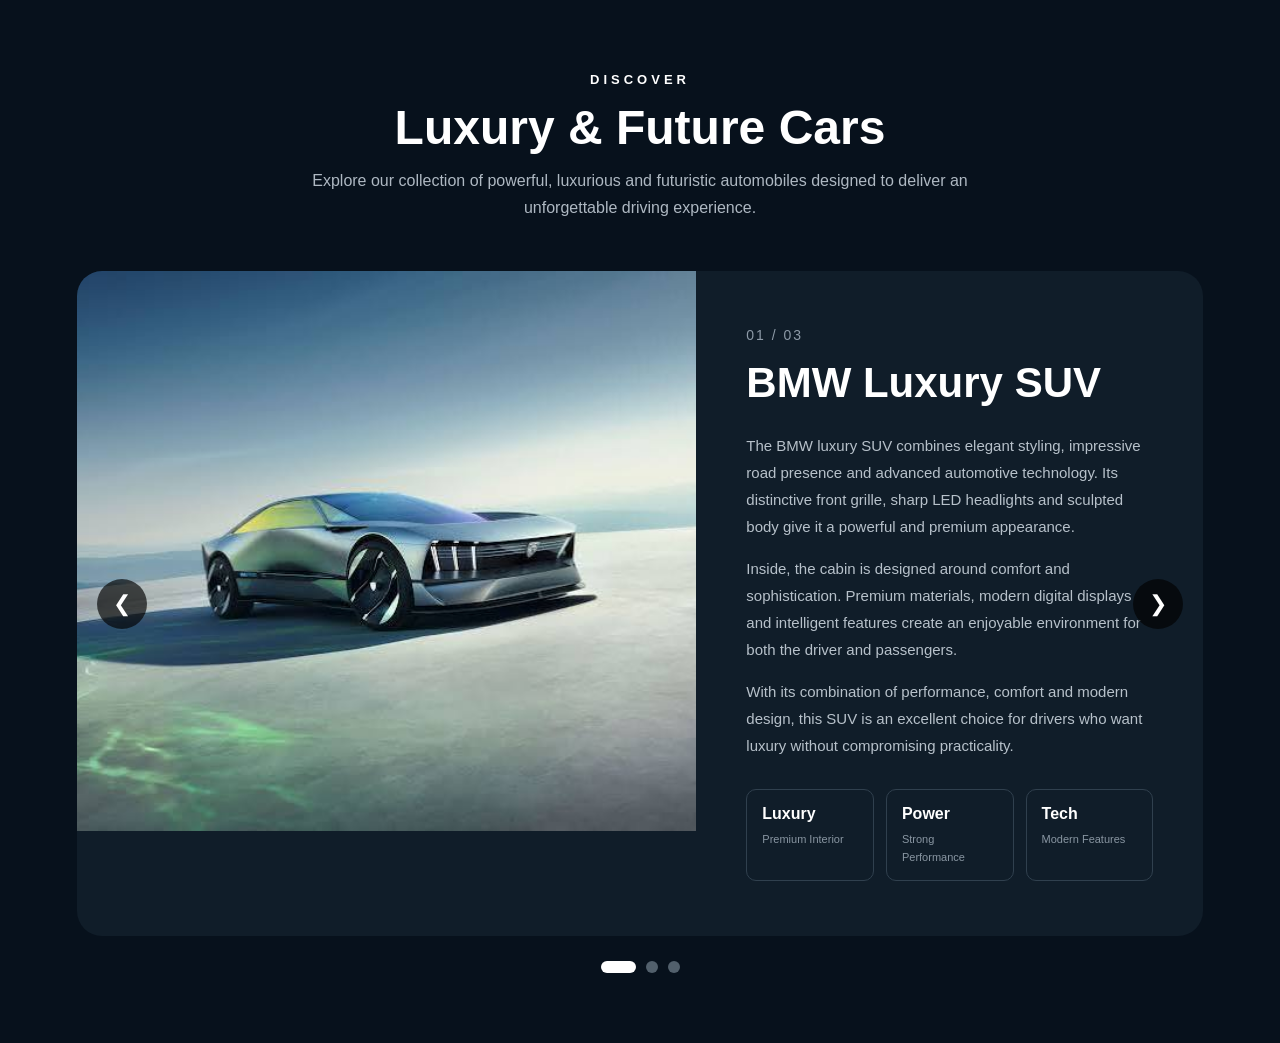
==== about.html @ bf3fe951 "first commit" ====
<!DOCTYPE html>
<html lang="en">
<head>
    <meta charset="UTF-8">
    <meta name="viewport" content="width=device-width, initial-scale=1.0">
    <link rel="stylesheet" href="about.css">
    <title>Document</title>
</head>
<body>

    <section class="cars-section">

        <div class="heading">
            <span>DISCOVER</span>
            <h1>Luxury & Future Cars</h1>
            <p>
                Explore our collection of powerful, luxurious and futuristic
                automobiles designed to deliver an unforgettable driving experience.
            </p>
        </div>

        <div class="slider">

            <div class="slide active">
                <div class="car-image">
                    <img src="./images (1).jpg" alt="BMW Luxury SUV">
                </div>

                <div class="car-info">
                    <span class="number">01 / 03</span>
                    <h2>BMW Luxury SUV</h2>

                    <p>
                        The BMW luxury SUV combines elegant styling, impressive
                        road presence and advanced automotive technology. Its
                        distinctive front grille, sharp LED headlights and
                        sculpted body give it a powerful and premium appearance.
                    </p>

                    <p>
                        Inside, the cabin is designed around comfort and
                        sophistication. Premium materials, modern digital
                        displays and intelligent features create an enjoyable
                        environment for both the driver and passengers.
                    </p>

                    <p>
                        With its combination of performance, comfort and modern
                        design, this SUV is an excellent choice for drivers who
                        want luxury without compromising practicality.
                    </p>

                    <div class="features">
                        <div>
                            <strong>Luxury</strong>
                            <small>Premium Interior</small>
                        </div>

                        <div>
                            <strong>Power</strong>
                            <small>Strong Performance</small>
                        </div>

                        <div>
                            <strong>Tech</strong>
                            <small>Modern Features</small>
                        </div>
                    </div>
                </div>
            </div>

            <div class="slide">
                <div class="car-image">
                    <img src="./images (2).jpg" alt="Bugatti Chiron">
                </div>

                <div class="car-info">
                    <span class="number">02 / 03</span>
                    <h2>Bugatti Chiron</h2>

                    <p>
                        The Bugatti Chiron represents the highest level of
                        automotive performance and luxury. Its dramatic body
                        design, low profile and distinctive horseshoe grille
                        immediately communicate speed and exclusivity.
                    </p>

                    <p>
                        The aerodynamic shape has been carefully designed to
                        control airflow while maintaining the unmistakable
                        character of the vehicle. Every curve and surface
                        contributes to its powerful visual identity.
                    </p>

                    <p>
                        Inside the cabin, premium craftsmanship meets advanced
                        engineering. High-quality materials and a driver-focused
                        layout create an environment worthy of one of the world's
                        most prestigious performance cars.
                    </p>

                    <div class="features">
                        <div>
                            <strong>Speed</strong>
                            <small>Extreme Performance</small>
                        </div>

                        <div>
                            <strong>Luxury</strong>
                            <small>Premium Craftsmanship</small>
                        </div>

                        <div>
                            <strong>Design</strong>
                            <small>Iconic Styling</small>
                        </div>
                    </div>
                </div>
            </div>


            <!-- Slide 3 -->
            <div class="slide">
                <div class="car-image">
                    <img src="/images (3).jpg" alt="Futuristic Concept Car">
                </div>

                <div class="car-info">
                    <span class="number">03 / 03</span>
                    <h2>Future Concept Car</h2>

                    <p>
                        This futuristic concept car presents a bold vision of
                        what the next generation of automobiles could look like.
                        Its extremely low body, smooth aerodynamic surfaces and
                        futuristic lighting create a distinctive appearance.
                    </p>

                    <p>
                        The vehicle focuses on the relationship between design,
                        technology and performance. Its streamlined silhouette
                        reduces visual resistance while creating a sporty and
                        sophisticated personality.
                    </p>

                    <p>
                        The interior concept is imagined around intelligent
                        technology, digital interfaces and a driver-centered
                        experience. It represents a future where automobiles
                        become smarter, cleaner and more connected.
                    </p>

                    <div class="features">
                        <div>
                            <strong>Future</strong>
                            <small>Next-Gen Design</small>
                        </div>

                        <div>
                            <strong>Smart</strong>
                            <small>Advanced Technology</small>
                        </div>

                        <div>
                            <strong>Style</strong>
                            <small>Aerodynamic Body</small>
                        </div>
                    </div>
                </div>
            </div>


            <!-- Buttons -->
            <button class="prev" onclick="changeSlide(-1)">&#10094;</button>
            <button class="next" onclick="changeSlide(1)">&#10095;</button>

        </div>

        <!-- Dots -->
        <div class="dots">
            <span class="dot active-dot" onclick="currentSlide(0)"></span>
            <span class="dot" onclick="currentSlide(1)"></span>
            <span class="dot" onclick="currentSlide(2)"></span>
        </div>

    </section>

    <script src="script.js"></script>
</body>
</html>
---- about.css ----
* {
    margin: 0;
    padding: 0;
    box-sizing: border-box;
}

body {
    font-family: Arial, Helvetica, sans-serif;
    background: #07111c;
    color: white;
}

.cars-section {
    width: 100%;
    min-height: 100vh;
    padding: 70px 6%;
}

.heading {
    text-align: center;
    max-width: 750px;
    margin: 0 auto 50px;
}

.heading span {
    font-size: 13px;
    letter-spacing: 4px;
    font-weight: bold;
}

.heading h1 {
    font-size: 48px;
    margin: 12px 0;
}

.heading p {
    color: #aeb8c2;
    line-height: 1.7;
}

.slider {
    position: relative;
    max-width: 1250px;
    min-height: 560px;
    margin: auto;
    overflow: hidden;
    border-radius: 25px;
    background: #101d29;
}

.slide {
    display: none;
    grid-template-columns: 55% 45%;
    min-height: 560px;
    animation: fade 0.6s ease;
}

.slide.active {
    display: grid;
}

@keyframes fade {
    from {
        opacity: 0;
        transform: translateX(20px);
    }

    to {
        opacity: 1;
        transform: translateX(0);
    }
}

.car-image {
    height: 560px;
    overflow: hidden;
}

.car-image img {
    width: 100%;
    height: 100%;
    object-fit: cover;
    transition: 0.6s;
}

.car-image img:hover {
    transform: scale(1.05);
}

.car-info {
    padding: 55px 50px;
}

.number {
    color: #8e9ba8;
    font-size: 14px;
    letter-spacing: 2px;
}

.car-info h2 {
    font-size: 42px;
    margin: 15px 0 25px;
}

.car-info p {
    color: #b7c1ca;
    font-size: 15px;
    line-height: 1.8;
    margin-bottom: 15px;
}

.features {
    display: flex;
    gap: 12px;
    margin-top: 30px;
}

.features div {
    flex: 1;
    padding: 15px;
    border: 1px solid #30404e;
    border-radius: 10px;
}

.features strong {
    display: block;
    font-size: 16px;
    margin-bottom: 6px;
}

.features small {
    color: #8996a2;
    font-size: 11px;
}

.prev,
.next {
    position: absolute;
    top: 50%;
    transform: translateY(-50%);
    width: 50px;
    height: 50px;
    border: none;
    border-radius: 50%;
    background: rgba(0, 0, 0, 0.65);
    color: white;
    font-size: 22px;
    cursor: pointer;
    z-index: 5;
    transition: 0.3s;
}

.prev {
    left: 20px;
}

.next {
    right: 20px;
}

.prev:hover,
.next:hover {
    background: white;
    color: black;
}

.dots {
    display: flex;
    justify-content: center;
    gap: 10px;
    margin-top: 25px;
}

.dot {
    width: 12px;
    height: 12px;
    border-radius: 50%;
    background: #52606c;
    cursor: pointer;
    transition: 0.3s;
}

.active-dot {
    width: 35px;
    border-radius: 10px;
    background: white;
}


/* Tablet */
@media (max-width: 900px) {

    .slide {
        grid-template-columns: 1fr;
    }

    .car-image {
        height: 400px;
    }

    .car-info {
        padding: 40px;
    }

    .slider {
        min-height: auto;
    }
}


/* Mobile */
@media (max-width: 600px) {

    .cars-section {
        padding: 40px 4%;
    }

    .heading h1 {
        font-size: 32px;
    }

    .heading {
        margin-bottom: 30px;
    }

    .car-image {
        height: 280px;
    }

    .car-info {
        padding: 30px 25px;
    }

    .car-info h2 {
        font-size: 30px;
    }

    .car-info p {
        font-size: 14px;
    }

    .features {
        flex-direction: column;
    }

    .prev,
    .next {
        width: 42px;
        height: 42px;
        font-size: 18px;
    }

    .prev {
        left: 10px;
    }

    .next {
        right: 10px;
    }
}
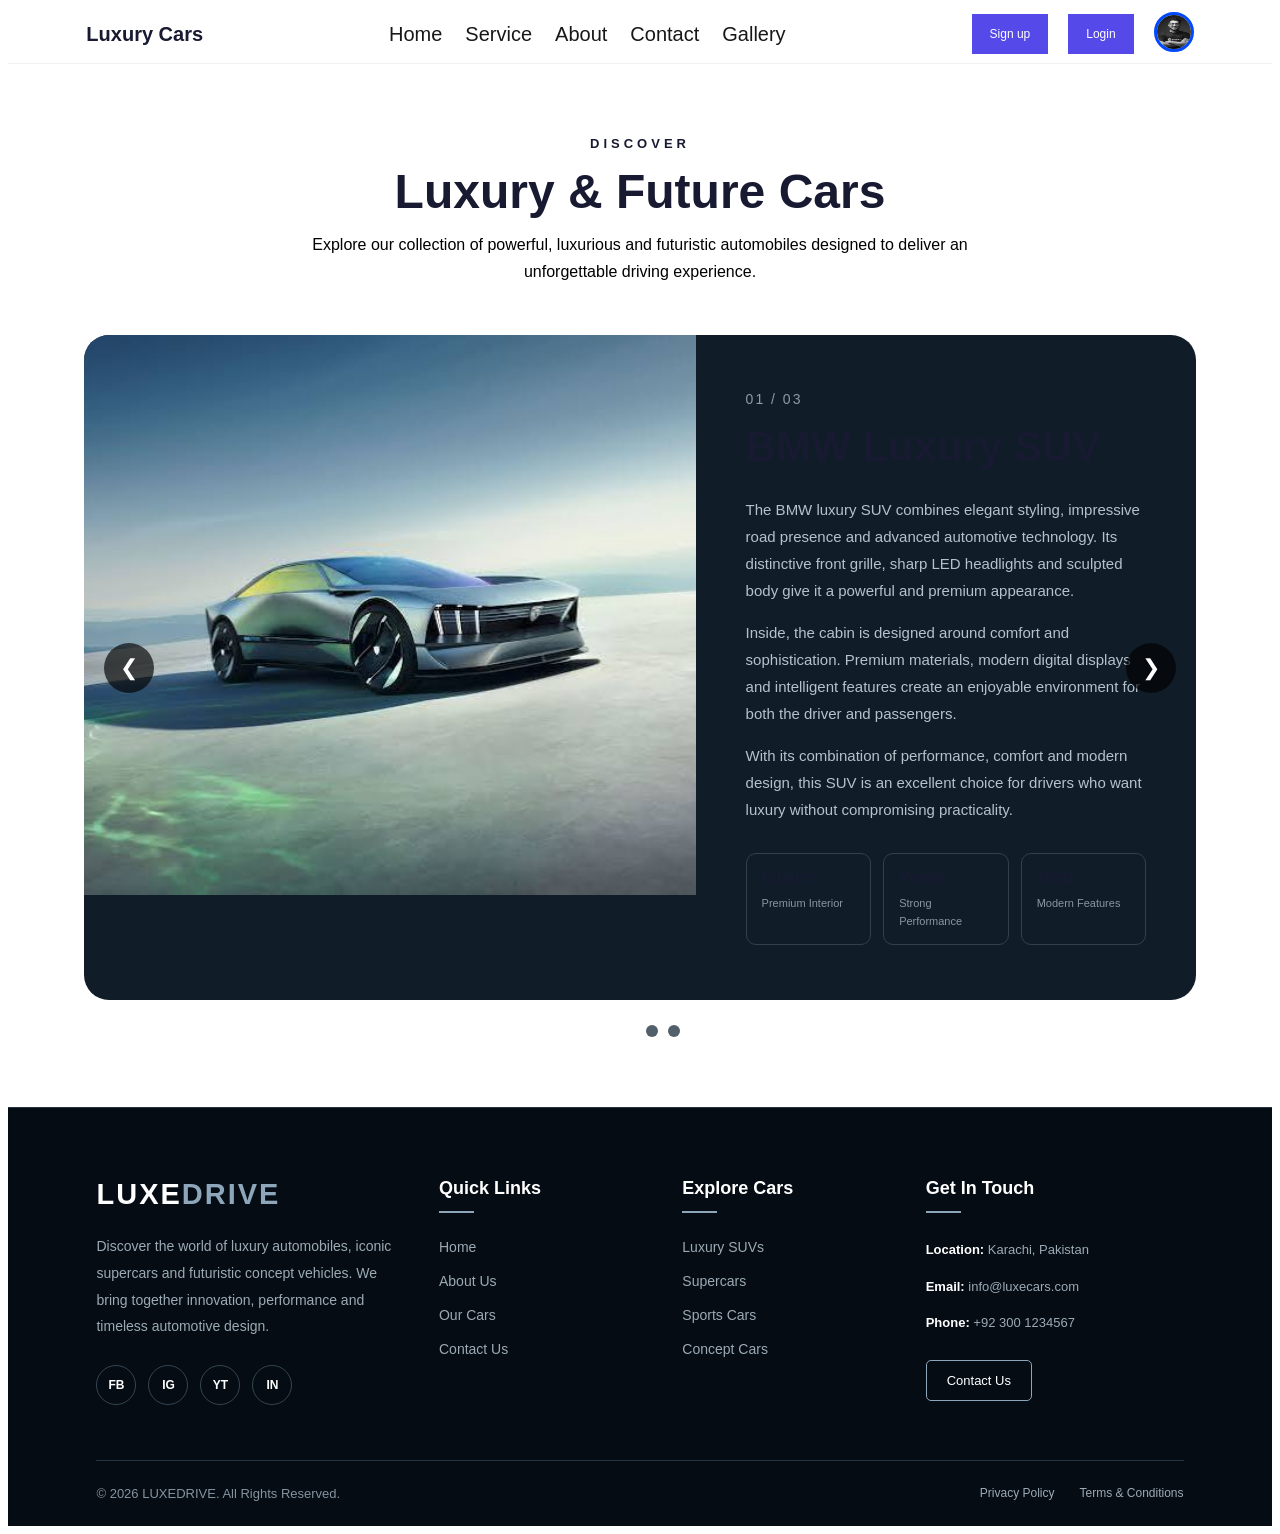
==== commit 96be0fb0: "New code" ====
--- a/about.html
+++ b/about.html
@@ -4,9 +4,40 @@
     <meta charset="UTF-8">
     <meta name="viewport" content="width=device-width, initial-scale=1.0">
     <link rel="stylesheet" href="about.css">
+    <link rel="stylesheet" href="style.css">
+ 
     <title>Document</title>
 </head>
 <body>
+
+    <nav>
+      <a href="./index.html" class="logo">
+        Luxury Cars
+      </a>
+
+      <ul class="nav-links">
+       
+          <a href="#Home">Home</a>
+          <a href="#Service">Service</a>
+
+        <li><a href="/about.html">About</a></li>
+        <li><a href="./contact.html">Contact</a></li>
+        <li><a href="#Gallery">Gallery</a></li>
+      </ul>
+      <div class="auth-button">
+
+        <a href="./signup.html" class="nav-button" id="signup">Sign up</a>
+        <a href="./login.html" class="nav-button" id="login">Login</a>
+        <a href="./index.html" class="nav-button" onclick="logout()" id="logout">Logout</a>
+        <a href="./profile.html" class="profile-btn"><img src="./images.jpg"
+            style="border-radius: 50%; border: 3px solid rgb(1, 73, 255);" width="40px" height="40px"></a>
+      </div>
+    </nav>
+
+
+    </div>
+  </main>
+</div>
 
     <section class="cars-section">
 
@@ -185,6 +216,80 @@
 
     </section>
 
+
+    
+      <footer class="main-footer">
+
+    <div class="footer-container">
+
+        <!-- Brand Section -->
+        <div class="footer-about">
+            <h2 class="footer-logo">LUXE<span>DRIVE</span></h2>
+
+            <p>
+                Discover the world of luxury automobiles, iconic supercars
+                and futuristic concept vehicles. We bring together
+                innovation, performance and timeless automotive design.
+            </p>
+
+            <div class="social-links">
+                <a href="#" aria-label="Facebook">FB</a>
+                <a href="#" aria-label="Instagram">IG</a>
+                <a href="#" aria-label="YouTube">YT</a>
+                <a href="#" aria-label="LinkedIn">IN</a>
+            </div>
+        </div>
+
+        <!-- Quick Links -->
+        <div class="footer-links">
+            <h3>Quick Links</h3>
+            <ul>
+                <li><a href="#home">Home</a></li>
+                <li><a href="#about">About Us</a></li>
+                <li><a href="#cars">Our Cars</a></li>
+                <li><a href="#contact">Contact Us</a></li>
+            </ul>
+        </div>
+
+        <div class="footer-links">
+            <h3>Explore Cars</h3>
+            <ul>
+                <li><a href="#cars">Luxury SUVs</a></li>
+                <li><a href="#cars">Supercars</a></li>
+                <li><a href="#cars">Sports Cars</a></li>
+                <li><a href="#cars">Concept Cars</a></li>
+            </ul>
+        </div>
+
+        <!-- Contact Information -->
+        <div class="footer-contact">
+            <h3>Get In Touch</h3>
+
+            <p><span>Location:</span> Karachi, Pakistan</p>
+            <p><span>Email:</span> info@luxecars.com</p>
+            <p><span>Phone:</span> +92 300 1234567</p>
+
+            <a href="./contact.html" class="footer-btn">
+                Contact Us
+            </a>
+        </div>
+
+    </div>
+
+    <div class="footer-bottom">
+        <p>
+            © 2026 LUXEDRIVE. All Rights Reserved.
+        </p>
+
+        <div class="bottom-links">
+            <a href="#">Privacy Policy</a>
+            <a href="#">Terms & Conditions</a>
+        </div>
+    </div>
+
+</footer>
+
     <script src="script.js"></script>
+    <script src="./app.js"></script>
 </body>
 </html>
--- a/about.css
+++ b/about.css
@@ -1,15 +1,103 @@
 * {
-    margin: 0;
-    padding: 0;
-    box-sizing: border-box;
+  margin: 0;
+  padding: 0;
+  box-sizing: border-box;
 }
 
 body {
-    font-family: Arial, Helvetica, sans-serif;
-    background: #07111c;
-    color: white;
-}
-
+  font-family: Arial, Helvetica, sans-serif;
+  min-height: 100vh;
+  padding: 5px 8px 8px;
+  color: #171a30;
+}
+
+.website {
+  background: #fff;
+  min-height: calc(100vh - 13px);
+  border-radius: 10px;
+  overflow: hidden;
+  position: relative;
+}
+
+nav {
+  height: 59px;
+  display: flex;
+  align-items: center;
+  justify-content: space-between;
+  padding: 0 6.2%;
+  border-bottom: 1px solid #f1f1f1;
+}
+
+.logo {
+  display: flex;
+  align-items: center;
+  font-size: 20px;
+  font-weight: bold;
+  color: #171a30;
+  text-decoration: none;
+}
+
+.logo-icon {
+  width: 22px;
+  height: 22px;
+  border-radius: 50%;
+  background: #5549ed;
+  color: white;
+  display: flex;
+  align-items: center;
+  justify-content: center;
+  font-size: 10px;
+}
+
+.nav-links {
+  display: flex;
+  align-items: center;
+  gap: 23px;
+  list-style: none;
+}
+
+.nav-links a {
+  text-decoration: none;
+  font-size: 20px;
+  color: #171717;
+  transition: color 0.3s;
+}
+
+.nav-links a:hover {
+  color: #5549ed;
+}
+
+.dropdown {
+  position: relative;
+}
+
+.dropdown>a::after {
+  content: "⌄";
+  margin-left: 5px;
+  font-size: 20px;
+}
+
+.dropdown-menu {
+  display: none;
+  position: absolute;
+  top: 20px;
+  left: 0;
+  width: 135px;
+  background: white;
+  box-shadow: 0 5px 20px #00000018;
+  border-radius: 5px;
+  padding: 10px;
+  z-index: 5;
+}
+
+.dropdown-menu a {
+  display: block;
+  padding: 8px;
+}
+
+.dropdown:hover .dropdown-menu {
+  display: block;
+}
 .cars-section {
     width: 100%;
     min-height: 100vh;
@@ -34,7 +122,7 @@
 }
 
 .heading p {
-    color: #aeb8c2;
+    color: #000000;
     line-height: 1.7;
 }
 
--- a/style.css
+++ b/style.css
@@ -0,0 +1,467 @@
+* {
+  margin: 0;
+  padding: 0;
+  box-sizing: border-box;
+}
+
+body {
+  font-family: Arial, Helvetica, sans-serif;
+  min-height: 100vh;
+  padding: 5px 8px 8px;
+  color: #171a30;
+}
+
+.website {
+  background: #fff;
+  min-height: calc(100vh - 13px);
+  border-radius: 10px;
+  overflow: hidden;
+  position: relative;
+}
+
+nav {
+  height: 59px;
+  display: flex;
+  align-items: center;
+  justify-content: space-between;
+  padding: 0 6.2%;
+  border-bottom: 1px solid #f1f1f1;
+}
+
+.logo {
+  display: flex;
+  align-items: center;
+  font-size: 20px;
+  font-weight: bold;
+  color: #171a30;
+  text-decoration: none;
+}
+
+.logo-icon {
+  width: 22px;
+  height: 22px;
+  border-radius: 50%;
+  background: #5549ed;
+  color: white;
+  display: flex;
+  align-items: center;
+  justify-content: center;
+  font-size: 10px;
+}
+
+.nav-links {
+  display: flex;
+  align-items: center;
+  gap: 23px;
+  list-style: none;
+}
+
+.nav-links a {
+  text-decoration: none;
+  font-size: 20px;
+  color: #171717;
+  transition: color 0.3s;
+}
+
+.nav-links a:hover {
+  color: #5549ed;
+}
+
+.dropdown {
+  position: relative;
+}
+
+.dropdown>a::after {
+  content: "⌄";
+  margin-left: 5px;
+  font-size: 20px;
+}
+
+.dropdown-menu {
+  display: none;
+  position: absolute;
+  top: 20px;
+  left: 0;
+  width: 135px;
+  background: white;
+  box-shadow: 0 5px 20px #00000018;
+  border-radius: 5px;
+  padding: 10px;
+  z-index: 5;
+}
+
+.dropdown-menu a {
+  display: block;
+  padding: 8px;
+}
+
+.dropdown:hover .dropdown-menu {
+  display: block;
+}
+
+.auth-button {
+  display: flex;
+  justify-content: center;
+  align-items: center;
+  gap: 20px;
+
+}
+
+.nav-button {
+  background: #5549e9;
+  color: white;
+  text-decoration: none;
+  padding: 13px 18px;
+  font-size: 12px;
+  transition: 0.3s;
+  display: flex;
+}
+
+.nav-button:hover,
+.primary-btn:hover {
+  background: #3e33c9;
+}
+
+
+.hero {
+  min-height: 490px;
+  display: flex;
+  align-items: center;
+  justify-content: space-between;
+  padding: 35px 6.2%;
+  gap: 25px;
+}
+
+.hero-content {
+  width: 48%;
+  max-width: 450px;
+}
+
+.hero-content h1 {
+  font-size: clamp(27px, 3.2vw, 38px);
+  line-height: 1.15;
+  letter-spacing: -1px;
+  font-weight: 600;
+  margin-bottom: 14px;
+}
+
+.hero-content p {
+  color: #60606b;
+  font-size: 11px;
+  line-height: 1.8;
+  max-width: 410px;
+  margin-bottom: 18px;
+}
+
+.hero-buttons {
+  display: flex;
+  gap: 9px;
+  align-items: center;
+}
+
+.hero-buttons a {
+  text-decoration: none;
+  padding: 14px 18px;
+  font-size: 12px;
+  display: inline-block;
+  transition: 0.3s;
+}
+
+.primary-btn {
+  color: white;
+  background: #5549e9;
+}
+
+.secondary-btn {
+  background: #f5f1ff;
+  color: #5549e9;
+}
+
+.secondary-btn:hover {
+  background: #e9e2ff;
+}
+
+
+.section-2 {
+  align-items: center;
+  display: flex;
+  justify-content: center;
+}
+.card-container {
+  display: flex;
+  gap: 25px;
+  flex-wrap: wrap;
+  justify-content: center;
+  max-width: 1200px;
+}
+
+.car-card {
+  background: #ffffff;
+  border-radius: 12px;
+  overflow: hidden;
+  width: 350px;
+  box-shadow: 0 4px 15px rgba(0, 0, 0, 0.1);
+  transition: transform 0.3s ease, box-shadow 0.3s ease;
+}
+
+.car-card:hover {
+  transform: translateY(-8px);
+  box-shadow: 0 10px 25px rgba(0, 0, 0, 0.15);
+}
+
+.car-img {
+  width: 90%;
+  height: 40px;
+  object-fit: cover;
+}
+
+.car-content {
+  padding: 20px;
+}
+
+.car-title {
+  font-size: 22px;
+  color: #333;
+  margin-bottom: 10px;
+}
+
+.car-desc {
+  font-size: 14px;
+  color: #666;
+  margin-bottom: 15px;
+  line-height: 1.5;
+}
+
+.car-price {
+  font-size: 18px;
+  font-weight: bold;
+  color: #27ae60;
+  margin-bottom: 20px;
+}
+
+.details-btn {
+  display: block;
+  width: 100%;
+  padding: 12px;
+  background-color: #2c3e50;
+  color: white;
+  border: none;
+  border-radius: 6px;
+  font-size: 16px;
+  cursor: pointer;
+  transition: background-color 0.2s ease;
+}
+
+.details-btn:hover {
+  background-color: #1abc9c;
+}
+
+
+
+
+.main-footer {
+    background: #050c13;
+    color: #ffffff;
+    padding: 70px 7% 0;
+    border-top: 1px solid #263541;
+}
+
+.footer-container {
+    max-width: 1250px;
+    margin: auto;
+    display: grid;
+    grid-template-columns: 1.5fr 1fr 1fr 1.3fr;
+    gap: 45px;
+    padding-bottom: 55px;
+}
+
+/* Logo and About */
+
+.footer-logo {
+    font-size: 29px;
+    letter-spacing: 2px;
+    margin-bottom: 22px;
+}
+
+.footer-logo span {
+    color: #8da6ba;
+}
+
+.footer-about p {
+    color: #9caab6;
+    font-size: 14px;
+    line-height: 1.9;
+    margin-bottom: 25px;
+}
+
+/* Social Links */
+
+.social-links {
+    display: flex;
+    gap: 12px;
+}
+
+.social-links a {
+    width: 40px;
+    height: 40px;
+    display: flex;
+    justify-content: center;
+    align-items: center;
+    border: 1px solid #344552;
+    border-radius: 50%;
+    color: #ffffff;
+    font-size: 12px;
+    font-weight: bold;
+    text-decoration: none;
+    transition: 0.3s;
+}
+
+.social-links a:hover {
+    background: #ffffff;
+    color: #07111c;
+    transform: translateY(-4px);
+}
+
+/* Footer Headings */
+
+.footer-links h3,
+.footer-contact h3 {
+    font-size: 18px;
+    margin-bottom: 25px;
+    position: relative;
+}
+
+.footer-links h3::after,
+.footer-contact h3::after {
+    content: "";
+    display: block;
+    width: 35px;
+    height: 2px;
+    background: #8da6ba;
+    margin-top: 12px;
+}
+
+/* Footer Lists */
+
+.footer-links ul {
+    list-style: none;
+}
+
+.footer-links ul li {
+    margin-bottom: 16px;
+}
+
+.footer-links ul li a {
+    color: #9caab6;
+    font-size: 14px;
+    text-decoration: none;
+    transition: 0.3s;
+}
+
+.footer-links ul li a:hover {
+    color: #ffffff;
+    padding-left: 5px;
+}
+
+/* Contact Details */
+
+.footer-contact p {
+    color: #9caab6;
+    font-size: 13px;
+    line-height: 1.8;
+    margin-bottom: 13px;
+    overflow-wrap: anywhere;
+}
+
+.footer-contact p span {
+    color: #ffffff;
+    font-weight: bold;
+}
+
+/* Contact Button */
+
+.footer-btn {
+    display: inline-block;
+    margin-top: 12px;
+    padding: 12px 20px;
+    border: 1px solid #8da6ba;
+    border-radius: 5px;
+    color: #ffffff;
+    font-size: 13px;
+    text-decoration: none;
+    transition: 0.3s;
+}
+
+.footer-btn:hover {
+    background: #ffffff;
+    color: #07111c;
+}
+
+/* Bottom Footer */
+
+.footer-bottom {
+    max-width: 1250px;
+    margin: auto;
+    padding: 25px 0;
+    border-top: 1px solid #263541;
+    display: flex;
+    justify-content: space-between;
+    align-items: center;
+    gap: 20px;
+}
+
+.footer-bottom p {
+    color: #8493a0;
+    font-size: 13px;
+}
+
+.bottom-links {
+    display: flex;
+    gap: 25px;
+}
+
+.bottom-links a {
+    color: #9caab6;
+    font-size: 12px;
+    text-decoration: none;
+    transition: 0.3s;
+}
+
+.bottom-links a:hover {
+    color: #ffffff;
+}
+
+/* Tablet Responsive */
+
+@media (max-width: 950px) {
+    .footer-container {
+        grid-template-columns: repeat(2, 1fr);
+        gap: 40px;
+    }
+}
+
+/* Mobile Responsive */
+
+@media (max-width: 550px) {
+    .main-footer {
+        padding: 50px 6% 0;
+    }
+
+    .footer-container {
+        grid-template-columns: 1fr;
+        gap: 35px;
+        padding-bottom: 35px;
+    }
+
+    .footer-bottom {
+        flex-direction: column;
+        text-align: center;
+        padding: 25px 0;
+    }
+
+    .bottom-links {
+        justify-content: center;
+        flex-wrap: wrap;
+        gap: 15px;
+    }
+}
